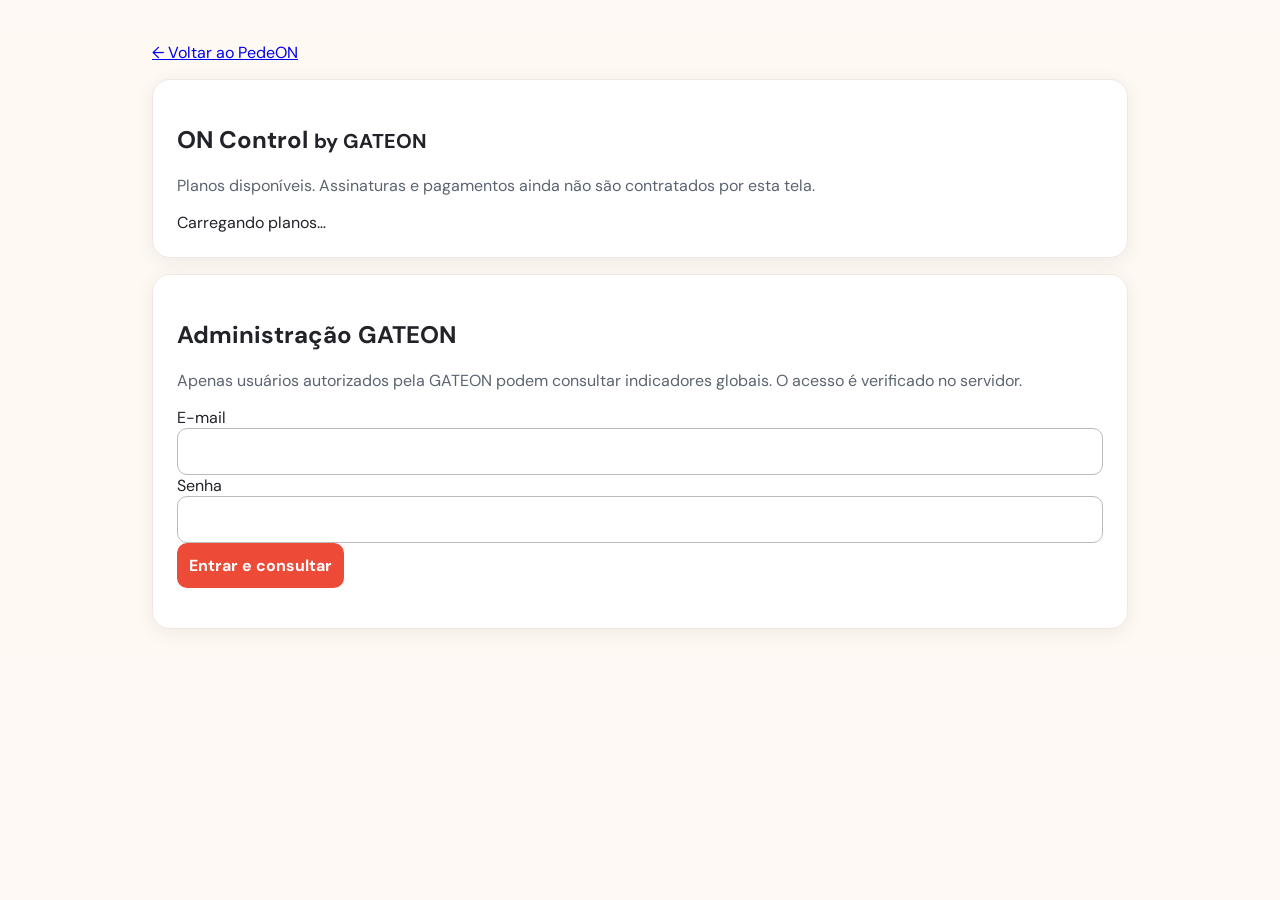
==== on-control.html @ 94200a02 "feat: criar ON Control responsivo com catálogo de planos e indicadores protegidos" ====
<!doctype html><html lang="pt-BR"><head><meta charset="utf-8"><meta name="viewport" content="width=device-width,initial-scale=1"><title>ON Control · GATEON</title><link rel="stylesheet" href="./styles.css"><style>*{box-sizing:border-box}body{background:#fff9f3}main{max-width:1000px;margin:30px auto;padding:12px}.panel{background:#fff;border-radius:18px;padding:24px;margin:16px 0;box-shadow:0 4px 20px #0001}.grid{display:grid;grid-template-columns:repeat(auto-fit,minmax(min(100%,220px),1fr));gap:14px}.plan{border:1px solid #ddd;border-radius:14px;padding:18px}.muted{color:#5b6470}.price{font-size:27px;font-weight:800}input,button{min-height:44px;padding:12px;border-radius:10px;max-width:100%}input{width:100%;border:1px solid #bbb}button{cursor:pointer;background:#ed4b37;color:white;border:0;font-weight:700}button:focus-visible,input:focus-visible{outline:3px solid #2563eb}pre{white-space:pre-wrap;overflow-wrap:anywhere;background:#f7f7f7;padding:16px;border-radius:12px}@media(max-width:480px){main{margin:10px auto;padding:8px}.panel{padding:16px}.grid{grid-template-columns:1fr}button{width:100%}}</style></head><body><main><a href="./painel.html">← Voltar ao PedeON</a><section class="panel"><h1>ON Control <small>by GATEON</small></h1><p class="muted">Planos disponíveis. Assinaturas e pagamentos ainda não são contratados por esta tela.</p><div id="plans" class="grid" aria-live="polite">Carregando planos…</div></section><section class="panel"><h2>Administração GATEON</h2><p class="muted">Apenas usuários autorizados pela GATEON podem consultar indicadores globais. O acesso é verificado no servidor.</p><form id="login"><label>E-mail <input type="email" name="email" autocomplete="username" required></label><label>Senha <input type="password" name="password" autocomplete="current-password" required></label><button>Entrar e consultar</button></form><p id="feedback" role="status"></p><div id="overview" hidden><h3>Indicadores administrativos</h3><div id="metrics" class="grid"></div><button type="button" id="logout">Sair</button></div></section></main><script type="module">
import {createClient} from 'https://esm.sh/@supabase/supabase-js@2.95.3';
const db=createClient('https://lutemrmbswbcxiznfhny.supabase.co','sb_publishable_W9exzQqMEaTaHvhBKyQJKQ_rtA11Pe7');
const $=id=>document.getElementById(id);
const brl=n=>(n/100).toLocaleString('pt-BR',{style:'currency',currency:'BRL'});
const safe=s=>String(s??'').replace(/[&<>"']/g,c=>({'&':'&amp;','<':'&lt;','>':'&gt;','"':'&quot;','\'':'&#39;'}[c]));
async function loadPlans(){const {data,error}=await db.from('subscription_plans').select('code,name,monthly_cents,commission_bps').eq('active',true).order('monthly_cents');$('plans').innerHTML=error?'<p>Não foi possível carregar os planos.</p>':data.map(p=>'<article class="plan"><h2>'+safe(p.name)+'</h2><p class="price">'+brl(p.monthly_cents)+'/mês</p><p><strong>'+(p.commission_bps/100).toLocaleString('pt-BR')+'%</strong> por pedido pago online</p><small>Contratação em breve</small></article>').join('')}
async function overview(){const {data:{user}}=await db.auth.getUser();if(!user){$('feedback').textContent='Entre com sua conta autorizada.';return}const {data,error}=await db.rpc('my_gateon_overview');if(error){$('overview').hidden=true;$('feedback').textContent='Acesso não autorizado ou indisponível.';return}const metrics=[['Restaurantes',data.restaurants],['Restaurantes ativos',data.active_restaurants],['Pedidos',data.orders],['Pedidos entregues (bruto)',brl(data.gross_order_cents)],['Pagamentos confirmados',brl(data.payments_paid_cents)],['Comissões confirmadas',brl(data.platform_fees_paid_cents)]];$('metrics').innerHTML=metrics.map(([label,value])=>'<article class="plan"><strong>'+safe(label)+'</strong><p class="price">'+safe(value)+'</p></article>').join('');$('overview').hidden=false;$('feedback').textContent='Painel administrativo autorizado.'}
$('login').onsubmit=async e=>{e.preventDefault();const f=new FormData(e.target);const {error}=await db.auth.signInWithPassword({email:f.get('email'),password:f.get('password')});if(error){$('feedback').textContent='Não foi possível entrar. Confira as credenciais.';return}await overview()};
$('logout').onclick=async()=>{await db.auth.signOut();$('overview').hidden=true;$('feedback').textContent='Sessão encerrada.'};
await loadPlans();const {data:{session}}=await db.auth.getSession();if(session)await overview();
</script></body></html>
---- styles.css ----
@import url('https://fonts.googleapis.com/css2?family=DM+Sans:wght@400;500;600;700;800&family=Outfit:wght@500;600;700;800;900&display=swap');
:root{font-family:'DM Sans',system-ui,sans-serif;color:#222329;background:#fff9f6;font-synthesis:none}*{box-sizing:border-box}body{margin:0}button,input,select{font:inherit}button{cursor:pointer}button:disabled{opacity:.45;cursor:not-allowed}.app{min-height:100vh}.topbar{position:sticky;top:0;z-index:20;background:#fffdfbfa;border-bottom:1px solid #f2e8e3;backdrop-filter:blur(14px)}.nav{max-width:1220px;margin:auto;padding:16px 24px;display:flex;justify-content:space-between;align-items:center;gap:20px}.logo{font:900 28px Outfit,sans-serif;color:#ec4838;letter-spacing:-1.5px}.logo span{color:#ff9b30}.brand-sub{font-size:10px;color:#85808a;letter-spacing:2px;font-weight:800}.navlinks{display:flex;gap:8px;flex-wrap:wrap}.navlinks button,.ghost{border:0;background:transparent;color:#655c5d;padding:11px 15px;border-radius:12px;font-weight:800}.navlinks button.active,.navlinks button:hover,.ghost:hover{background:#fff0e9;color:#e64a34}.cartbtn,.primary{border:0;border-radius:13px;background:#ee4936;color:#fff;padding:12px 20px;font-weight:800;box-shadow:0 8px 22px #ed4a3626}.primary:hover,.cartbtn:hover{background:#d93b2b}.secondary{border:1px solid #e6dcd7;background:#fff;color:#333;padding:11px 17px;border-radius:12px;font-weight:800}.wrap{max-width:1220px;margin:auto;padding:26px 24px 70px}.hero{background:linear-gradient(115deg,#f14634,#ff823b);border-radius:27px;min-height:260px;display:flex;align-items:center;justify-content:space-between;padding:42px 54px;color:#fff;overflow:hidden;position:relative}.hero h1{font:900 clamp(30px,4.5vw,55px)/1.05 Outfit,sans-serif;max-width:560px;letter-spacing:-1.7px;margin:12px 0}.hero p{opacity:.94;max-width:470px}.hero-art{font-size:clamp(90px,15vw,180px);filter:drop-shadow(0 18px 12px #8e1e1e4a);transform:rotate(-13deg)}.eyebrow{display:inline-block;font-weight:900;letter-spacing:1.4px;text-transform:uppercase;font-size:11px}.pill{display:inline-flex;align-items:center;gap:6px;background:#e9f8e8;color:#258447;border-radius:50px;padding:7px 12px;font-size:12px;font-weight:900}.sectionhead{display:flex;align-items:center;justify-content:space-between;gap:16px;margin:30px 0 18px}.sectionhead h2{font:800 27px Outfit,sans-serif;margin:0;letter-spacing:-.6px}.muted{color:#89818a}.search{width:min(100%,320px);padding:13px 16px;border:1px solid #eee2dd;border-radius:13px;background:white;outline:none}.search:focus,input:focus,select:focus{border-color:#ef725e;outline:2px solid #fce1d8}.filters{display:flex;gap:10px;overflow:auto;padding-bottom:12px}.filter{white-space:nowrap;border:1px solid #f0e4df;background:white;padding:10px 17px;border-radius:40px;font-weight:800;color:#73696b}.filter.selected{background:#eb4836;color:#fff;border-color:#eb4836}.products{display:grid;grid-template-columns:repeat(3,minmax(0,1fr));gap:19px}.product,.panel,.stat,.order{background:#fff;border:1px solid #f1e8e3;border-radius:20px;box-shadow:0 7px 24px #54261708}.product{overflow:hidden}.product-visual{background:linear-gradient(135deg,#fff0e6,#ffe5cf);height:158px;display:grid;place-items:center;font-size:88px}.product-body{padding:19px}.product h3{font:800 20px Outfit;margin:0 0 8px}.product p{font-size:13px;color:#8a7d7b;min-height:36px;margin:0}.product-bottom{display:flex;align-items:center;justify-content:space-between;margin-top:17px}.price{font-weight:900;color:#ee4936;font-size:19px}.circleadd{background:#f04b37;color:white;border:0;border-radius:12px;width:38px;height:38px;font-size:24px}.layout{display:grid;grid-template-columns:1fr 340px;gap:22px;align-items:start}.cart{position:sticky;top:95px}.panel{padding:22px}.panel h3{font:800 21px Outfit;margin:0 0 15px}.cartline{display:flex;align-items:center;justify-content:space-between;gap:12px;padding:13px 0;border-bottom:1px solid #f5eeeb}.qty{display:flex;align-items:center;gap:9px}.qty button{border:0;border-radius:9px;width:28px;height:28px;background:#fff0e9;color:#df4b35;font-weight:900}.total{display:flex;justify-content:space-between;align-items:center;padding:19px 0;font-weight:900;font-size:20px}.full{width:100%}.empty{text-align:center;padding:34px 10px;color:#9c8c85}.empty .emoji{font-size:50px;display:block;margin-bottom:10px}.stats{display:grid;grid-template-columns:repeat(4,1fr);gap:16px}.stat{padding:22px}.stat .value{font:900 31px Outfit;color:#28242b;margin:8px 0 0}.stat .label{color:#887d7b;font-size:13px;font-weight:700}.stat .ico{font-size:27px}.orders{display:grid;grid-template-columns:repeat(2,1fr);gap:16px}.order{padding:20px}.order-top{display:flex;align-items:center;justify-content:space-between;gap:12px}.order h3{font:800 19px Outfit;margin:0}.order p{color:#827b7b;font-size:13px}.tag{border-radius:50px;padding:7px 10px;font-size:11px;font-weight:900;background:#fff0e4;color:#d97519}.tag.ready,.tag.delivered{background:#e8f8ed;color:#23824a}.tag.onroute{background:#e7f0ff;color:#316ab7}.actions{display:flex;gap:8px;flex-wrap:wrap;margin-top:16px}.actions button{font-size:12px}.input{width:100%;border:1px solid #eadfd9;padding:13px;border-radius:11px;background:#fff;margin:6px 0 14px}.fieldlabel{font-size:12px;font-weight:800;color:#716869}.modalback{position:fixed;inset:0;background:#201915a8;z-index:30;display:grid;place-items:center;padding:20px}.modal{background:#fff;border-radius:23px;padding:28px;max-width:480px;width:100%;max-height:90vh;overflow:auto}.modal h2{font:900 27px Outfit;margin:0 0 10px}.notice{background:#eaf8ec;color:#217947;border-radius:12px;padding:13px;margin:15px 0;font-weight:700}.footer{text-align:center;color:#9b8c85;font-size:12px;padding:25px}.banner{background:#fff2e9;border:1px solid #ffdfcb;border-radius:14px;padding:15px;margin:18px 0;color:#a65a30;font-size:13px}.toolbar{display:flex;gap:12px;align-items:center;flex-wrap:wrap}.tiny{font-size:12px}.timeline{display:flex;justify-content:space-between;gap:5px;margin:14px 0}.step{flex:1;background:#f5ede8;color:#a39891;padding:9px 3px;text-align:center;font-size:10px;font-weight:800;border-radius:7px}.step.done{background:#dff5e5;color:#267a47}@media(max-width:1000px){.products{grid-template-columns:repeat(2,1fr)}.layout{grid-template-columns:1fr 290px}.stats{grid-template-columns:repeat(2,1fr)}}@media(max-width:700px){.nav{padding:13px 15px;align-items:flex-start;flex-direction:column;gap:10px}.navlinks{width:100%;overflow:auto;flex-wrap:nowrap}.navlinks button{white-space:nowrap;padding:9px 11px;font-size:12px}.wrap{padding:18px 14px 45px}.hero{padding:28px;min-height:230px}.hero-art{font-size:72px}.hero h1{font-size:31px}.layout{grid-template-columns:1fr}.cart{position:static}.products,.orders{grid-template-columns:1fr}.stats{grid-template-columns:repeat(2,1fr)}.sectionhead{align-items:flex-start;flex-direction:column}.search{width:100%}.product-visual{height:130px}.hero p{font-size:13px}}
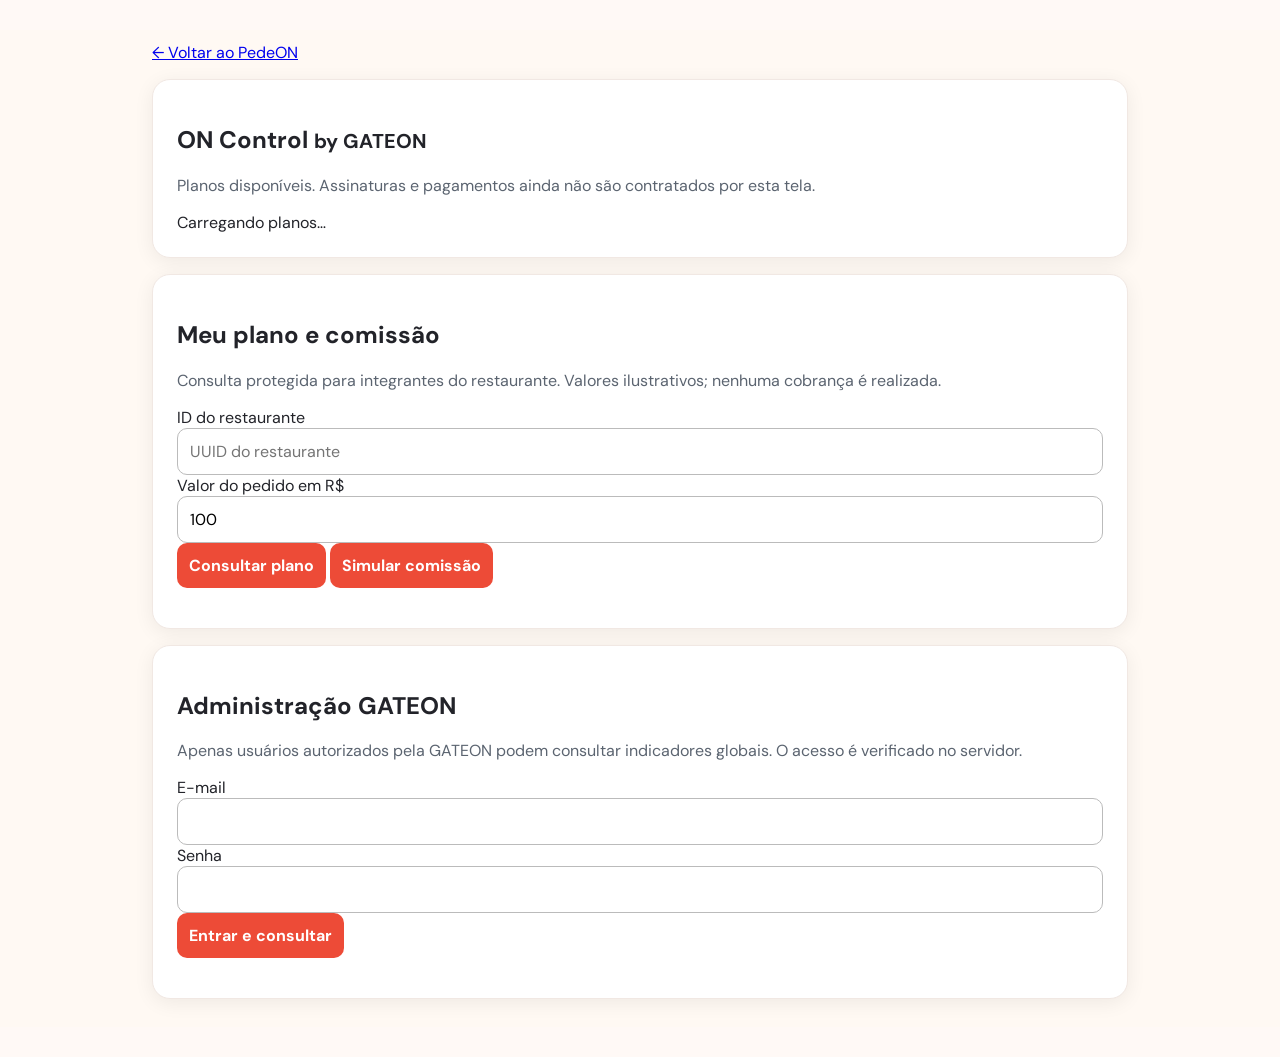
==== commit b17a4d50: "feat: consultar plano e simular comissão por restaurante no ON Control" ====
--- a/on-control.html
+++ b/on-control.html
@@ -1,4 +1,4 @@
-<!doctype html><html lang="pt-BR"><head><meta charset="utf-8"><meta name="viewport" content="width=device-width,initial-scale=1"><title>ON Control · GATEON</title><link rel="stylesheet" href="./styles.css"><style>*{box-sizing:border-box}body{background:#fff9f3}main{max-width:1000px;margin:30px auto;padding:12px}.panel{background:#fff;border-radius:18px;padding:24px;margin:16px 0;box-shadow:0 4px 20px #0001}.grid{display:grid;grid-template-columns:repeat(auto-fit,minmax(min(100%,220px),1fr));gap:14px}.plan{border:1px solid #ddd;border-radius:14px;padding:18px}.muted{color:#5b6470}.price{font-size:27px;font-weight:800}input,button{min-height:44px;padding:12px;border-radius:10px;max-width:100%}input{width:100%;border:1px solid #bbb}button{cursor:pointer;background:#ed4b37;color:white;border:0;font-weight:700}button:focus-visible,input:focus-visible{outline:3px solid #2563eb}pre{white-space:pre-wrap;overflow-wrap:anywhere;background:#f7f7f7;padding:16px;border-radius:12px}@media(max-width:480px){main{margin:10px auto;padding:8px}.panel{padding:16px}.grid{grid-template-columns:1fr}button{width:100%}}</style></head><body><main><a href="./painel.html">← Voltar ao PedeON</a><section class="panel"><h1>ON Control <small>by GATEON</small></h1><p class="muted">Planos disponíveis. Assinaturas e pagamentos ainda não são contratados por esta tela.</p><div id="plans" class="grid" aria-live="polite">Carregando planos…</div></section><section class="panel"><h2>Administração GATEON</h2><p class="muted">Apenas usuários autorizados pela GATEON podem consultar indicadores globais. O acesso é verificado no servidor.</p><form id="login"><label>E-mail <input type="email" name="email" autocomplete="username" required></label><label>Senha <input type="password" name="password" autocomplete="current-password" required></label><button>Entrar e consultar</button></form><p id="feedback" role="status"></p><div id="overview" hidden><h3>Indicadores administrativos</h3><div id="metrics" class="grid"></div><button type="button" id="logout">Sair</button></div></section></main><script type="module">
+<!doctype html><html lang="pt-BR"><head><meta charset="utf-8"><meta name="viewport" content="width=device-width,initial-scale=1"><title>ON Control · GATEON</title><link rel="stylesheet" href="./styles.css"><style>*{box-sizing:border-box}body{background:#fff9f3}main{max-width:1000px;margin:30px auto;padding:12px}.panel{background:#fff;border-radius:18px;padding:24px;margin:16px 0;box-shadow:0 4px 20px #0001}.grid{display:grid;grid-template-columns:repeat(auto-fit,minmax(min(100%,220px),1fr));gap:14px}.plan{border:1px solid #ddd;border-radius:14px;padding:18px}.muted{color:#5b6470}.price{font-size:27px;font-weight:800}input,button{min-height:44px;padding:12px;border-radius:10px;max-width:100%}input{width:100%;border:1px solid #bbb}button{cursor:pointer;background:#ed4b37;color:white;border:0;font-weight:700}button:focus-visible,input:focus-visible{outline:3px solid #2563eb}pre{white-space:pre-wrap;overflow-wrap:anywhere;background:#f7f7f7;padding:16px;border-radius:12px}@media(max-width:480px){main{margin:10px auto;padding:8px}.panel{padding:16px}.grid{grid-template-columns:1fr}button{width:100%}}</style></head><body><main><a href="./painel.html">← Voltar ao PedeON</a><section class="panel"><h1>ON Control <small>by GATEON</small></h1><p class="muted">Planos disponíveis. Assinaturas e pagamentos ainda não são contratados por esta tela.</p><div id="plans" class="grid" aria-live="polite">Carregando planos…</div></section><section class="panel"><h2>Meu plano e comissão</h2><p class="muted">Consulta protegida para integrantes do restaurante. Valores ilustrativos; nenhuma cobrança é realizada.</p><label>ID do restaurante <input id="restaurantId" placeholder="UUID do restaurante" autocomplete="off"></label><label>Valor do pedido em R$ <input id="orderAmount" type="number" min="0" max="1000000" step="0.01" value="100"></label><button id="checkPlan" type="button">Consultar plano</button> <button id="quoteFee" type="button">Simular comissão</button><p id="planResult" role="status"></p></section><section class="panel"><h2>Administração GATEON</h2><p class="muted">Apenas usuários autorizados pela GATEON podem consultar indicadores globais. O acesso é verificado no servidor.</p><form id="login"><label>E-mail <input type="email" name="email" autocomplete="username" required></label><label>Senha <input type="password" name="password" autocomplete="current-password" required></label><button>Entrar e consultar</button></form><p id="feedback" role="status"></p><div id="overview" hidden><h3>Indicadores administrativos</h3><div id="metrics" class="grid"></div><button type="button" id="logout">Sair</button></div></section></main><script type="module">
 import {createClient} from 'https://esm.sh/@supabase/supabase-js@2.95.3';
 const db=createClient('https://lutemrmbswbcxiznfhny.supabase.co','sb_publishable_W9exzQqMEaTaHvhBKyQJKQ_rtA11Pe7');
 const $=id=>document.getElementById(id);
@@ -8,5 +8,7 @@
 async function overview(){const {data:{user}}=await db.auth.getUser();if(!user){$('feedback').textContent='Entre com sua conta autorizada.';return}const {data,error}=await db.rpc('my_gateon_overview');if(error){$('overview').hidden=true;$('feedback').textContent='Acesso não autorizado ou indisponível.';return}const metrics=[['Restaurantes',data.restaurants],['Restaurantes ativos',data.active_restaurants],['Pedidos',data.orders],['Pedidos entregues (bruto)',brl(data.gross_order_cents)],['Pagamentos confirmados',brl(data.payments_paid_cents)],['Comissões confirmadas',brl(data.platform_fees_paid_cents)]];$('metrics').innerHTML=metrics.map(([label,value])=>'<article class="plan"><strong>'+safe(label)+'</strong><p class="price">'+safe(value)+'</p></article>').join('');$('overview').hidden=false;$('feedback').textContent='Painel administrativo autorizado.'}
 $('login').onsubmit=async e=>{e.preventDefault();const f=new FormData(e.target);const {error}=await db.auth.signInWithPassword({email:f.get('email'),password:f.get('password')});if(error){$('feedback').textContent='Não foi possível entrar. Confira as credenciais.';return}await overview()};
 $('logout').onclick=async()=>{await db.auth.signOut();$('overview').hidden=true;$('feedback').textContent='Sessão encerrada.'};
+$('checkPlan').onclick=async()=>{const id=$('restaurantId').value.trim();if(!/^[0-9a-f]{8}-[0-9a-f-]{27,}$/i.test(id)){$('planResult').textContent='Informe um ID válido.';return}const {data,error}=await db.rpc('restaurant_plan_summary',{p_restaurant:id});$('planResult').textContent=error?'Não autorizado ou consulta indisponível.':data.plan?'Plano: '+data.plan+' | Status: '+data.status+' | Mensalidade: '+brl(data.monthly_cents)+' | Comissão: '+(data.commission_bps/100).toLocaleString('pt-BR')+'%':'Restaurante sem assinatura cadastrada.'};
+$('quoteFee').onclick=async()=>{const id=$('restaurantId').value.trim();const amount=Math.round(Number($('orderAmount').value)*100);if(!/^[0-9a-f]{8}-[0-9a-f-]{27,}$/i.test(id)||!Number.isSafeInteger(amount)||amount<0){$('planResult').textContent='Confira o restaurante e o valor.';return}const {data,error}=await db.rpc('restaurant_fee_quote',{p_restaurant:id,p_amount_cents:amount});$('planResult').textContent=error?'Não autorizado, sem assinatura ativa ou consulta indisponível.':'Simulação: GATEON '+brl(data.platform_fee_cents)+' | Restaurante '+brl(data.merchant_amount_cents)+' (antes de tarifas externas).'};
 await loadPlans();const {data:{session}}=await db.auth.getSession();if(session)await overview();
 </script></body></html>
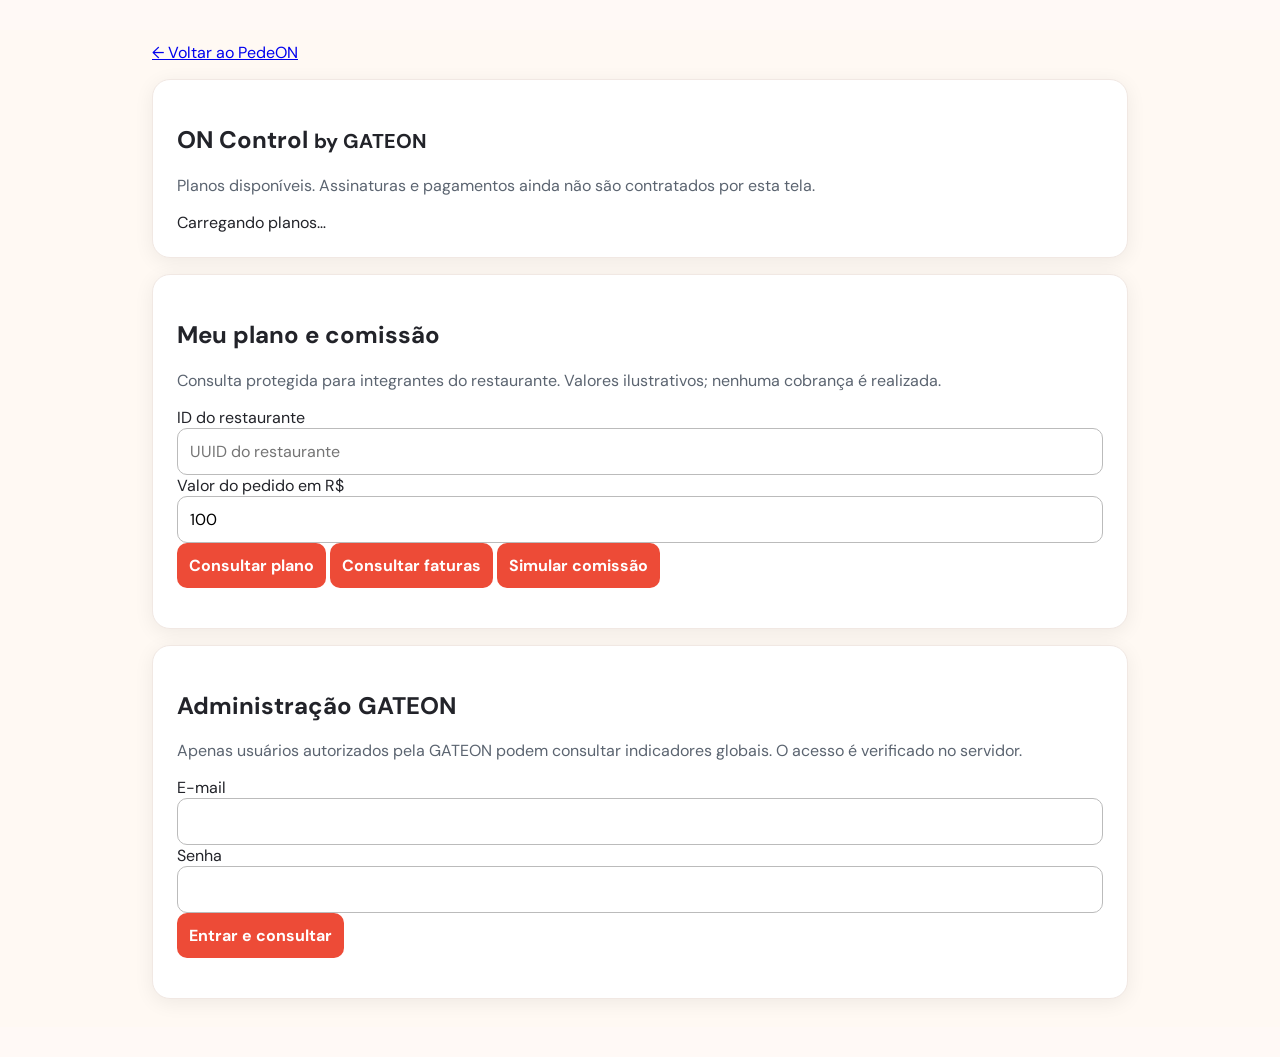
==== commit 1affca0c: "feat: permitir consulta protegida de faturas no ON Control" ====
--- a/on-control.html
+++ b/on-control.html
@@ -1,4 +1,4 @@
-<!doctype html><html lang="pt-BR"><head><meta charset="utf-8"><meta name="viewport" content="width=device-width,initial-scale=1"><title>ON Control · GATEON</title><link rel="stylesheet" href="./styles.css"><style>*{box-sizing:border-box}body{background:#fff9f3}main{max-width:1000px;margin:30px auto;padding:12px}.panel{background:#fff;border-radius:18px;padding:24px;margin:16px 0;box-shadow:0 4px 20px #0001}.grid{display:grid;grid-template-columns:repeat(auto-fit,minmax(min(100%,220px),1fr));gap:14px}.plan{border:1px solid #ddd;border-radius:14px;padding:18px}.muted{color:#5b6470}.price{font-size:27px;font-weight:800}input,button{min-height:44px;padding:12px;border-radius:10px;max-width:100%}input{width:100%;border:1px solid #bbb}button{cursor:pointer;background:#ed4b37;color:white;border:0;font-weight:700}button:focus-visible,input:focus-visible{outline:3px solid #2563eb}pre{white-space:pre-wrap;overflow-wrap:anywhere;background:#f7f7f7;padding:16px;border-radius:12px}@media(max-width:480px){main{margin:10px auto;padding:8px}.panel{padding:16px}.grid{grid-template-columns:1fr}button{width:100%}}</style></head><body><main><a href="./painel.html">← Voltar ao PedeON</a><section class="panel"><h1>ON Control <small>by GATEON</small></h1><p class="muted">Planos disponíveis. Assinaturas e pagamentos ainda não são contratados por esta tela.</p><div id="plans" class="grid" aria-live="polite">Carregando planos…</div></section><section class="panel"><h2>Meu plano e comissão</h2><p class="muted">Consulta protegida para integrantes do restaurante. Valores ilustrativos; nenhuma cobrança é realizada.</p><label>ID do restaurante <input id="restaurantId" placeholder="UUID do restaurante" autocomplete="off"></label><label>Valor do pedido em R$ <input id="orderAmount" type="number" min="0" max="1000000" step="0.01" value="100"></label><button id="checkPlan" type="button">Consultar plano</button> <button id="quoteFee" type="button">Simular comissão</button><p id="planResult" role="status"></p></section><section class="panel"><h2>Administração GATEON</h2><p class="muted">Apenas usuários autorizados pela GATEON podem consultar indicadores globais. O acesso é verificado no servidor.</p><form id="login"><label>E-mail <input type="email" name="email" autocomplete="username" required></label><label>Senha <input type="password" name="password" autocomplete="current-password" required></label><button>Entrar e consultar</button></form><p id="feedback" role="status"></p><div id="overview" hidden><h3>Indicadores administrativos</h3><div id="metrics" class="grid"></div><button type="button" id="logout">Sair</button></div></section></main><script type="module">
+<!doctype html><html lang="pt-BR"><head><meta charset="utf-8"><meta name="viewport" content="width=device-width,initial-scale=1"><title>ON Control · GATEON</title><link rel="stylesheet" href="./styles.css"><style>*{box-sizing:border-box}body{background:#fff9f3}main{max-width:1000px;margin:30px auto;padding:12px}.panel{background:#fff;border-radius:18px;padding:24px;margin:16px 0;box-shadow:0 4px 20px #0001}.grid{display:grid;grid-template-columns:repeat(auto-fit,minmax(min(100%,220px),1fr));gap:14px}.plan{border:1px solid #ddd;border-radius:14px;padding:18px}.muted{color:#5b6470}.price{font-size:27px;font-weight:800}input,button{min-height:44px;padding:12px;border-radius:10px;max-width:100%}input{width:100%;border:1px solid #bbb}button{cursor:pointer;background:#ed4b37;color:white;border:0;font-weight:700}button:focus-visible,input:focus-visible{outline:3px solid #2563eb}pre{white-space:pre-wrap;overflow-wrap:anywhere;background:#f7f7f7;padding:16px;border-radius:12px}@media(max-width:480px){main{margin:10px auto;padding:8px}.panel{padding:16px}.grid{grid-template-columns:1fr}button{width:100%}}</style></head><body><main><a href="./painel.html">← Voltar ao PedeON</a><section class="panel"><h1>ON Control <small>by GATEON</small></h1><p class="muted">Planos disponíveis. Assinaturas e pagamentos ainda não são contratados por esta tela.</p><div id="plans" class="grid" aria-live="polite">Carregando planos…</div></section><section class="panel"><h2>Meu plano e comissão</h2><p class="muted">Consulta protegida para integrantes do restaurante. Valores ilustrativos; nenhuma cobrança é realizada.</p><label>ID do restaurante <input id="restaurantId" placeholder="UUID do restaurante" autocomplete="off"></label><label>Valor do pedido em R$ <input id="orderAmount" type="number" min="0" max="1000000" step="0.01" value="100"></label><button id="checkPlan" type="button">Consultar plano</button> <button id="billing" type="button">Consultar faturas</button> <button id="quoteFee" type="button">Simular comissão</button><p id="planResult" role="status"></p></section><section class="panel"><h2>Administração GATEON</h2><p class="muted">Apenas usuários autorizados pela GATEON podem consultar indicadores globais. O acesso é verificado no servidor.</p><form id="login"><label>E-mail <input type="email" name="email" autocomplete="username" required></label><label>Senha <input type="password" name="password" autocomplete="current-password" required></label><button>Entrar e consultar</button></form><p id="feedback" role="status"></p><div id="overview" hidden><h3>Indicadores administrativos</h3><div id="metrics" class="grid"></div><button type="button" id="logout">Sair</button></div></section></main><script type="module">
 import {createClient} from 'https://esm.sh/@supabase/supabase-js@2.95.3';
 const db=createClient('https://lutemrmbswbcxiznfhny.supabase.co','sb_publishable_W9exzQqMEaTaHvhBKyQJKQ_rtA11Pe7');
 const $=id=>document.getElementById(id);
@@ -9,6 +9,7 @@
 $('login').onsubmit=async e=>{e.preventDefault();const f=new FormData(e.target);const {error}=await db.auth.signInWithPassword({email:f.get('email'),password:f.get('password')});if(error){$('feedback').textContent='Não foi possível entrar. Confira as credenciais.';return}await overview()};
 $('logout').onclick=async()=>{await db.auth.signOut();$('overview').hidden=true;$('feedback').textContent='Sessão encerrada.'};
 $('checkPlan').onclick=async()=>{const id=$('restaurantId').value.trim();if(!/^[0-9a-f]{8}-[0-9a-f-]{27,}$/i.test(id)){$('planResult').textContent='Informe um ID válido.';return}const {data,error}=await db.rpc('restaurant_plan_summary',{p_restaurant:id});$('planResult').textContent=error?'Não autorizado ou consulta indisponível.':data.plan?'Plano: '+data.plan+' | Status: '+data.status+' | Mensalidade: '+brl(data.monthly_cents)+' | Comissão: '+(data.commission_bps/100).toLocaleString('pt-BR')+'%':'Restaurante sem assinatura cadastrada.'};
+$('billing').onclick=async()=>{const id=$('restaurantId').value.trim();if(!/^[0-9a-f]{8}-[0-9a-f-]{27,}$/i.test(id)){$('planResult').textContent='Informe o ID do restaurante.';return}const {data,error}=await db.rpc('my_restaurant_billing',{p_restaurant:id});if(error){$('planResult').textContent='Acesso negado ou consulta indisponível.';return}const sub=data.subscription;const invoices=data.invoices||[];$('planResult').textContent=(sub?'Plano '+sub.plan_code+' · '+sub.status+' · '+brl(sub.monthly_cents)+'/mês':'Sem assinatura cadastrada')+' | Faturas: '+(invoices.length?invoices.map(i=>i.status+' '+brl(i.amount_cents)).join('; '):'nenhuma registrada')};
 $('quoteFee').onclick=async()=>{const id=$('restaurantId').value.trim();const amount=Math.round(Number($('orderAmount').value)*100);if(!/^[0-9a-f]{8}-[0-9a-f-]{27,}$/i.test(id)||!Number.isSafeInteger(amount)||amount<0){$('planResult').textContent='Confira o restaurante e o valor.';return}const {data,error}=await db.rpc('restaurant_fee_quote',{p_restaurant:id,p_amount_cents:amount});$('planResult').textContent=error?'Não autorizado, sem assinatura ativa ou consulta indisponível.':'Simulação: GATEON '+brl(data.platform_fee_cents)+' | Restaurante '+brl(data.merchant_amount_cents)+' (antes de tarifas externas).'};
 await loadPlans();const {data:{session}}=await db.auth.getSession();if(session)await overview();
 </script></body></html>
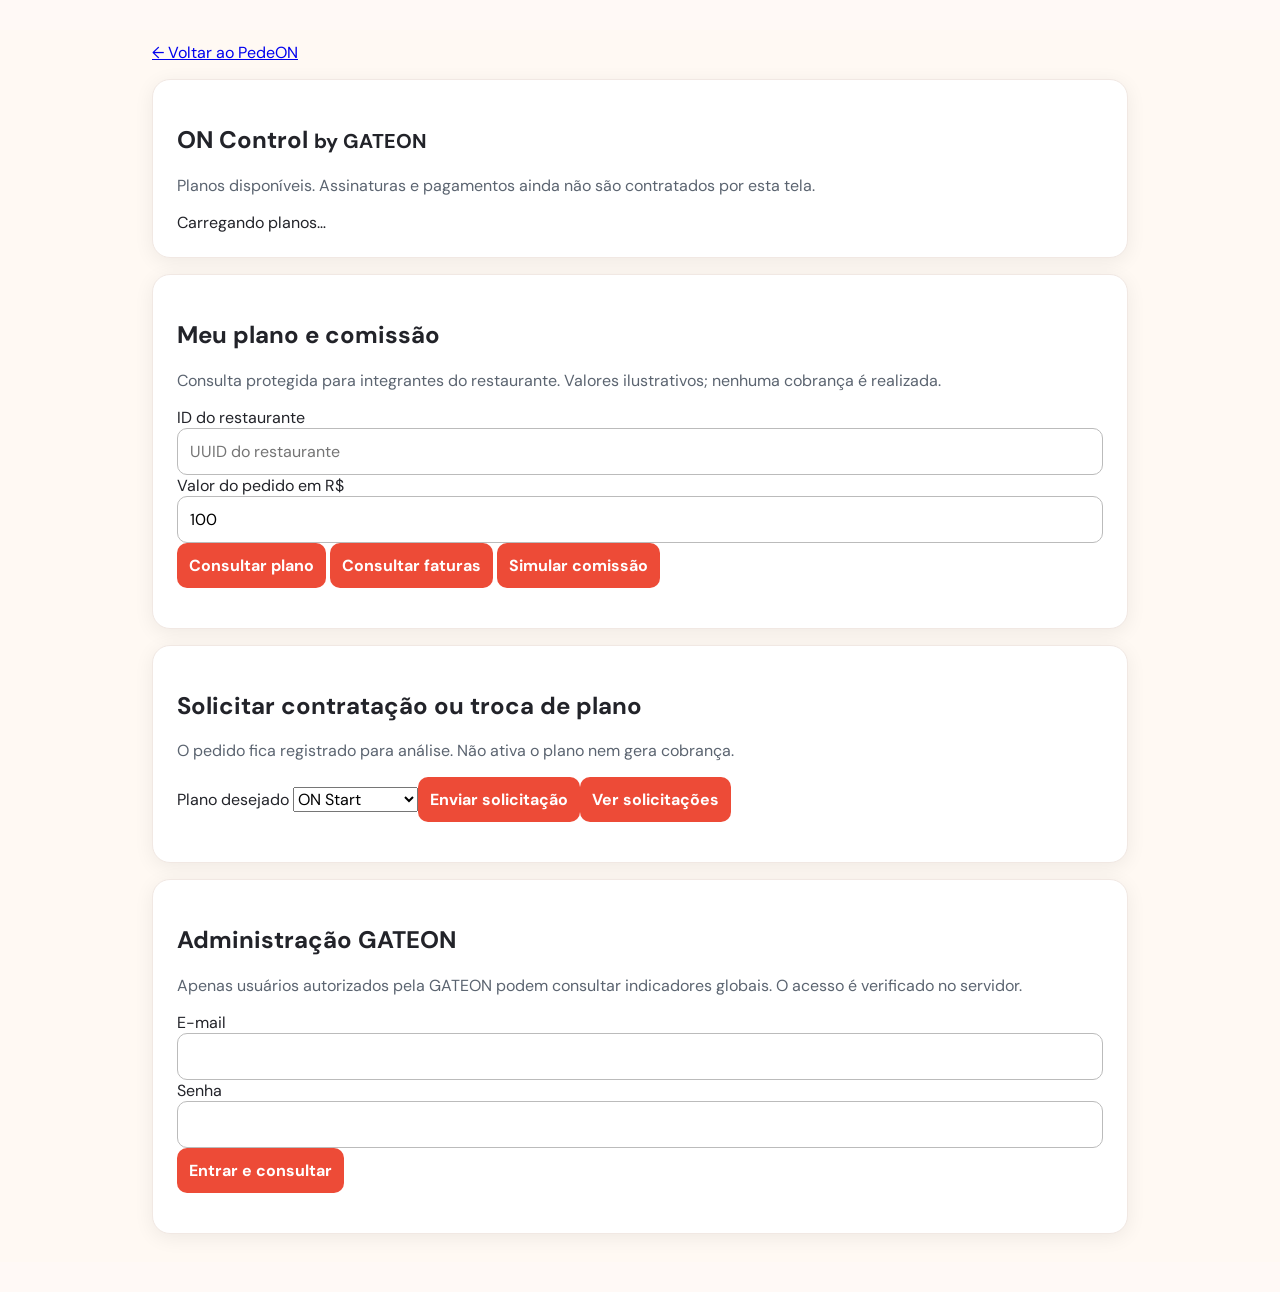
==== commit 42e9841a: "feat: solicitar planos e consultar solicitações no ON Control" ====
--- a/on-control.html
+++ b/on-control.html
@@ -1,4 +1,4 @@
-<!doctype html><html lang="pt-BR"><head><meta charset="utf-8"><meta name="viewport" content="width=device-width,initial-scale=1"><title>ON Control · GATEON</title><link rel="stylesheet" href="./styles.css"><style>*{box-sizing:border-box}body{background:#fff9f3}main{max-width:1000px;margin:30px auto;padding:12px}.panel{background:#fff;border-radius:18px;padding:24px;margin:16px 0;box-shadow:0 4px 20px #0001}.grid{display:grid;grid-template-columns:repeat(auto-fit,minmax(min(100%,220px),1fr));gap:14px}.plan{border:1px solid #ddd;border-radius:14px;padding:18px}.muted{color:#5b6470}.price{font-size:27px;font-weight:800}input,button{min-height:44px;padding:12px;border-radius:10px;max-width:100%}input{width:100%;border:1px solid #bbb}button{cursor:pointer;background:#ed4b37;color:white;border:0;font-weight:700}button:focus-visible,input:focus-visible{outline:3px solid #2563eb}pre{white-space:pre-wrap;overflow-wrap:anywhere;background:#f7f7f7;padding:16px;border-radius:12px}@media(max-width:480px){main{margin:10px auto;padding:8px}.panel{padding:16px}.grid{grid-template-columns:1fr}button{width:100%}}</style></head><body><main><a href="./painel.html">← Voltar ao PedeON</a><section class="panel"><h1>ON Control <small>by GATEON</small></h1><p class="muted">Planos disponíveis. Assinaturas e pagamentos ainda não são contratados por esta tela.</p><div id="plans" class="grid" aria-live="polite">Carregando planos…</div></section><section class="panel"><h2>Meu plano e comissão</h2><p class="muted">Consulta protegida para integrantes do restaurante. Valores ilustrativos; nenhuma cobrança é realizada.</p><label>ID do restaurante <input id="restaurantId" placeholder="UUID do restaurante" autocomplete="off"></label><label>Valor do pedido em R$ <input id="orderAmount" type="number" min="0" max="1000000" step="0.01" value="100"></label><button id="checkPlan" type="button">Consultar plano</button> <button id="billing" type="button">Consultar faturas</button> <button id="quoteFee" type="button">Simular comissão</button><p id="planResult" role="status"></p></section><section class="panel"><h2>Administração GATEON</h2><p class="muted">Apenas usuários autorizados pela GATEON podem consultar indicadores globais. O acesso é verificado no servidor.</p><form id="login"><label>E-mail <input type="email" name="email" autocomplete="username" required></label><label>Senha <input type="password" name="password" autocomplete="current-password" required></label><button>Entrar e consultar</button></form><p id="feedback" role="status"></p><div id="overview" hidden><h3>Indicadores administrativos</h3><div id="metrics" class="grid"></div><button type="button" id="logout">Sair</button></div></section></main><script type="module">
+<!doctype html><html lang="pt-BR"><head><meta charset="utf-8"><meta name="viewport" content="width=device-width,initial-scale=1"><title>ON Control · GATEON</title><link rel="stylesheet" href="./styles.css"><style>*{box-sizing:border-box}body{background:#fff9f3}main{max-width:1000px;margin:30px auto;padding:12px}.panel{background:#fff;border-radius:18px;padding:24px;margin:16px 0;box-shadow:0 4px 20px #0001}.grid{display:grid;grid-template-columns:repeat(auto-fit,minmax(min(100%,220px),1fr));gap:14px}.plan{border:1px solid #ddd;border-radius:14px;padding:18px}.muted{color:#5b6470}.price{font-size:27px;font-weight:800}input,button{min-height:44px;padding:12px;border-radius:10px;max-width:100%}input{width:100%;border:1px solid #bbb}button{cursor:pointer;background:#ed4b37;color:white;border:0;font-weight:700}button:focus-visible,input:focus-visible{outline:3px solid #2563eb}pre{white-space:pre-wrap;overflow-wrap:anywhere;background:#f7f7f7;padding:16px;border-radius:12px}@media(max-width:480px){main{margin:10px auto;padding:8px}.panel{padding:16px}.grid{grid-template-columns:1fr}button{width:100%}}</style></head><body><main><a href="./painel.html">← Voltar ao PedeON</a><section class="panel"><h1>ON Control <small>by GATEON</small></h1><p class="muted">Planos disponíveis. Assinaturas e pagamentos ainda não são contratados por esta tela.</p><div id="plans" class="grid" aria-live="polite">Carregando planos…</div></section><section class="panel"><h2>Meu plano e comissão</h2><p class="muted">Consulta protegida para integrantes do restaurante. Valores ilustrativos; nenhuma cobrança é realizada.</p><label>ID do restaurante <input id="restaurantId" placeholder="UUID do restaurante" autocomplete="off"></label><label>Valor do pedido em R$ <input id="orderAmount" type="number" min="0" max="1000000" step="0.01" value="100"></label><button id="checkPlan" type="button">Consultar plano</button> <button id="billing" type="button">Consultar faturas</button> <button id="quoteFee" type="button">Simular comissão</button><p id="planResult" role="status"></p></section><section class="panel"><h2>Solicitar contratação ou troca de plano</h2><p class="muted">O pedido fica registrado para análise. Não ativa o plano nem gera cobrança.</p><label>Plano desejado <select id="desiredPlan"><option value="start">ON Start</option><option value="pro">ON Pro</option><option value="premium">ON Premium</option><option value="enterprise">ON Enterprise</option></select></label><button id="requestPlan" type="button">Enviar solicitação</button><button id="requestHistory" type="button">Ver solicitações</button><p id="requestResult" role="status"></p></section><section class="panel"><h2>Administração GATEON</h2><p class="muted">Apenas usuários autorizados pela GATEON podem consultar indicadores globais. O acesso é verificado no servidor.</p><form id="login"><label>E-mail <input type="email" name="email" autocomplete="username" required></label><label>Senha <input type="password" name="password" autocomplete="current-password" required></label><button>Entrar e consultar</button></form><p id="feedback" role="status"></p><div id="overview" hidden><h3>Indicadores administrativos</h3><div id="metrics" class="grid"></div><button type="button" id="logout">Sair</button></div></section></main><script type="module">
 import {createClient} from 'https://esm.sh/@supabase/supabase-js@2.95.3';
 const db=createClient('https://lutemrmbswbcxiznfhny.supabase.co','sb_publishable_W9exzQqMEaTaHvhBKyQJKQ_rtA11Pe7');
 const $=id=>document.getElementById(id);
@@ -9,6 +9,8 @@
 $('login').onsubmit=async e=>{e.preventDefault();const f=new FormData(e.target);const {error}=await db.auth.signInWithPassword({email:f.get('email'),password:f.get('password')});if(error){$('feedback').textContent='Não foi possível entrar. Confira as credenciais.';return}await overview()};
 $('logout').onclick=async()=>{await db.auth.signOut();$('overview').hidden=true;$('feedback').textContent='Sessão encerrada.'};
 $('checkPlan').onclick=async()=>{const id=$('restaurantId').value.trim();if(!/^[0-9a-f]{8}-[0-9a-f-]{27,}$/i.test(id)){$('planResult').textContent='Informe um ID válido.';return}const {data,error}=await db.rpc('restaurant_plan_summary',{p_restaurant:id});$('planResult').textContent=error?'Não autorizado ou consulta indisponível.':data.plan?'Plano: '+data.plan+' | Status: '+data.status+' | Mensalidade: '+brl(data.monthly_cents)+' | Comissão: '+(data.commission_bps/100).toLocaleString('pt-BR')+'%':'Restaurante sem assinatura cadastrada.'};
+$('requestPlan').onclick=async()=>{const id=$('restaurantId').value.trim();if(!/^[0-9a-f]{8}-[0-9a-f-]{27,}$/i.test(id)){$('requestResult').textContent='Informe o ID do restaurante acima.';return}const {error}=await db.rpc('request_subscription_plan',{p_restaurant:id,p_plan:$('desiredPlan').value});$('requestResult').textContent=error?'Não foi possível solicitar: verifique seu vínculo ou se já existe pedido em aberto.':'Solicitação registrada. Nenhum pagamento foi realizado.'};
+$('requestHistory').onclick=async()=>{const id=$('restaurantId').value.trim();if(!/^[0-9a-f]{8}-[0-9a-f-]{27,}$/i.test(id)){$('requestResult').textContent='Informe o ID do restaurante acima.';return}const {data,error}=await db.from('subscription_requests').select('plan_code,status,created_at').eq('restaurant_id',id).order('created_at',{ascending:false}).limit(10);$('requestResult').textContent=error?'Consulta indisponível ou não autorizada.':data.length?data.map(x=>x.plan_code+' · '+x.status+' · '+new Date(x.created_at).toLocaleDateString('pt-BR')).join(' | '):'Nenhuma solicitação registrada.'};
 $('billing').onclick=async()=>{const id=$('restaurantId').value.trim();if(!/^[0-9a-f]{8}-[0-9a-f-]{27,}$/i.test(id)){$('planResult').textContent='Informe o ID do restaurante.';return}const {data,error}=await db.rpc('my_restaurant_billing',{p_restaurant:id});if(error){$('planResult').textContent='Acesso negado ou consulta indisponível.';return}const sub=data.subscription;const invoices=data.invoices||[];$('planResult').textContent=(sub?'Plano '+sub.plan_code+' · '+sub.status+' · '+brl(sub.monthly_cents)+'/mês':'Sem assinatura cadastrada')+' | Faturas: '+(invoices.length?invoices.map(i=>i.status+' '+brl(i.amount_cents)).join('; '):'nenhuma registrada')};
 $('quoteFee').onclick=async()=>{const id=$('restaurantId').value.trim();const amount=Math.round(Number($('orderAmount').value)*100);if(!/^[0-9a-f]{8}-[0-9a-f-]{27,}$/i.test(id)||!Number.isSafeInteger(amount)||amount<0){$('planResult').textContent='Confira o restaurante e o valor.';return}const {data,error}=await db.rpc('restaurant_fee_quote',{p_restaurant:id,p_amount_cents:amount});$('planResult').textContent=error?'Não autorizado, sem assinatura ativa ou consulta indisponível.':'Simulação: GATEON '+brl(data.platform_fee_cents)+' | Restaurante '+brl(data.merchant_amount_cents)+' (antes de tarifas externas).'};
 await loadPlans();const {data:{session}}=await db.auth.getSession();if(session)await overview();
